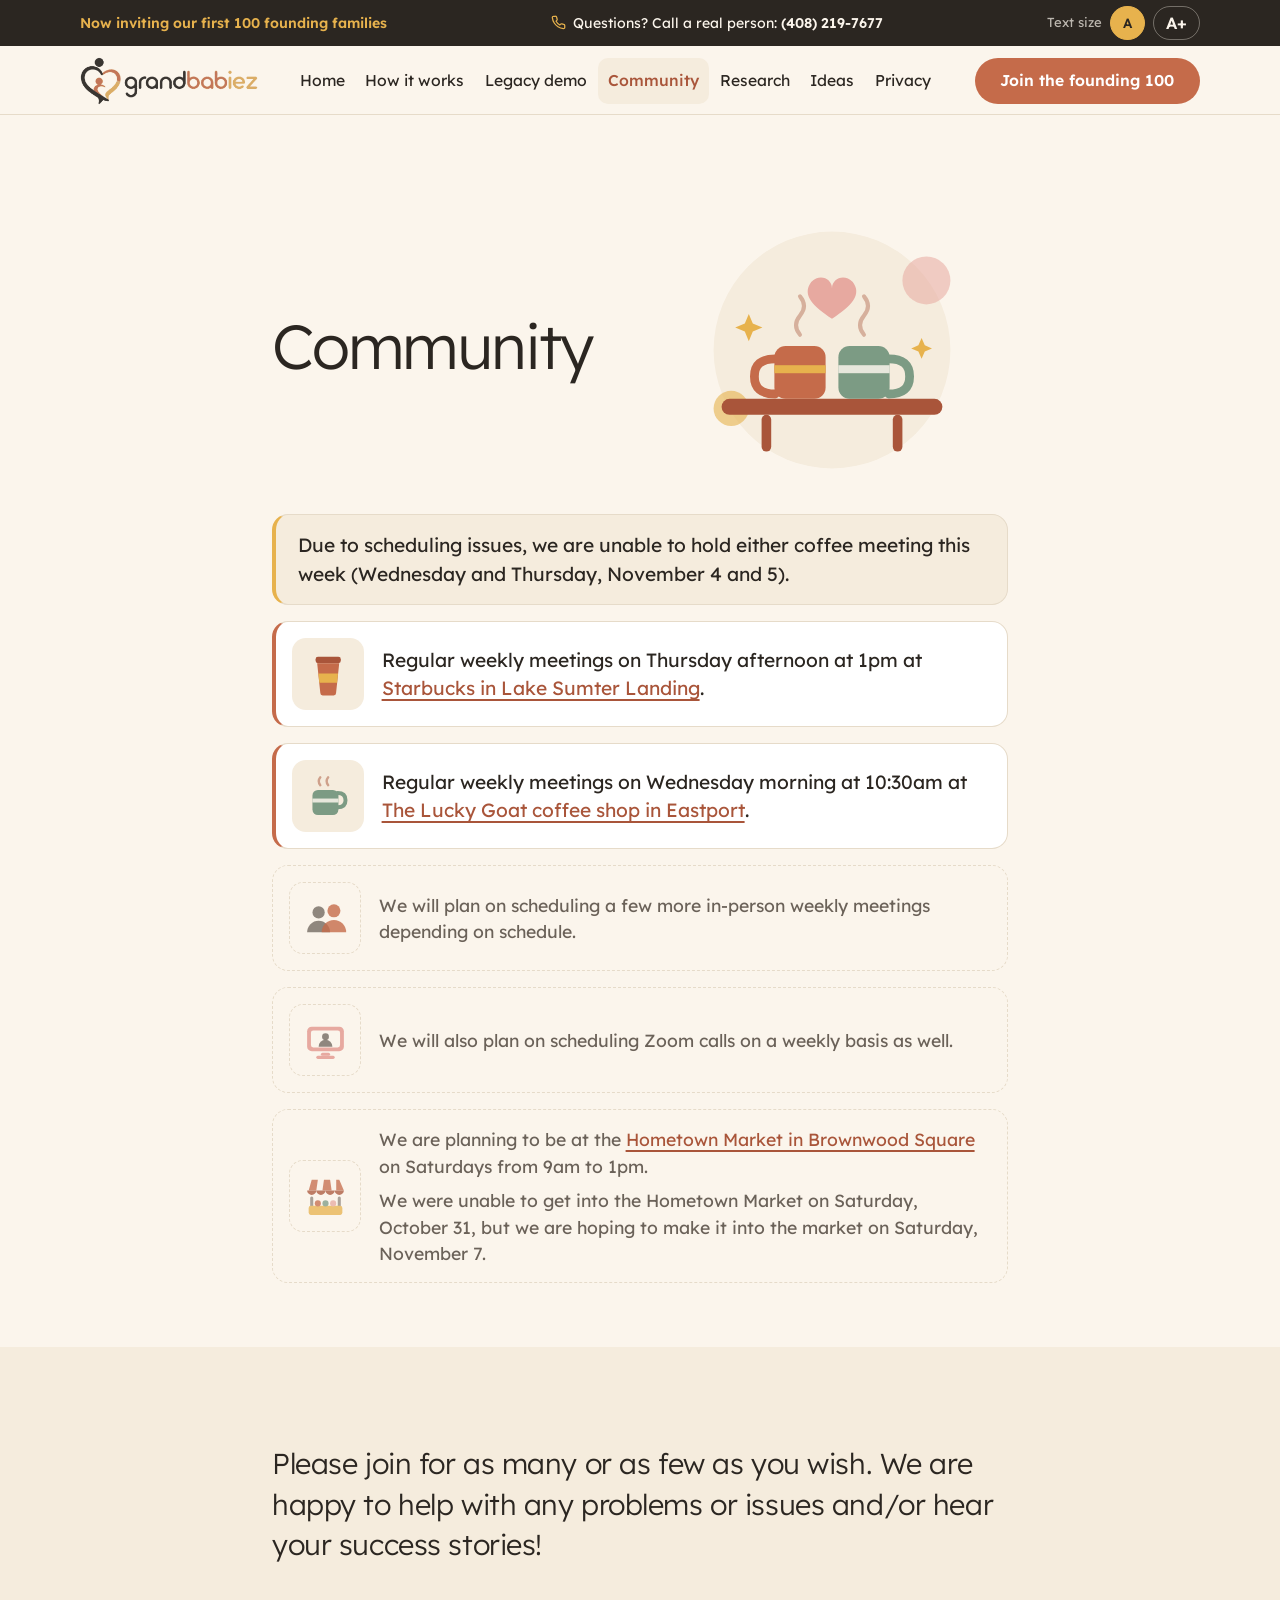
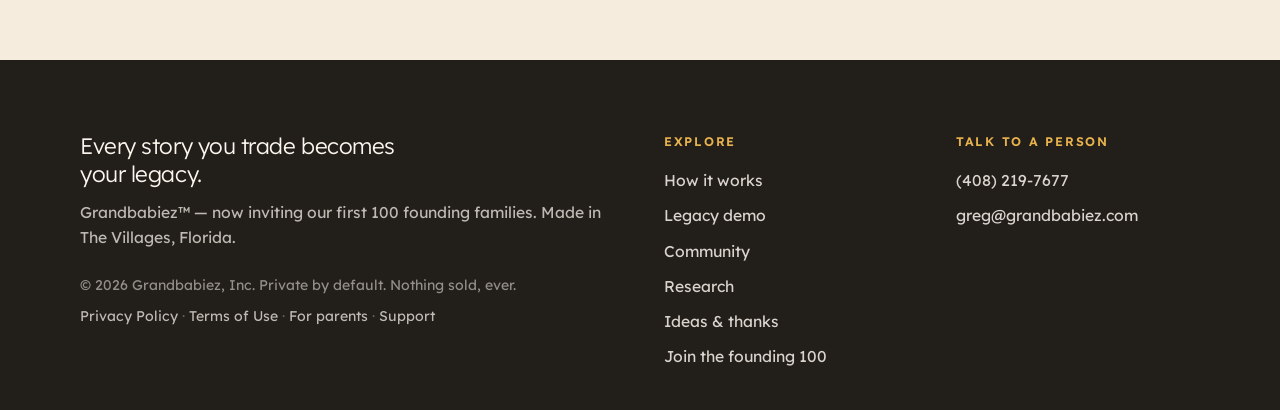
==== community.html @ c03b435a "Merge pull request #21 from rtp-cli/fix/community-hometown-market-update Community: Hometown Market " ====
<!DOCTYPE html>
<html lang="en">
<head>
<meta charset="utf-8">
<meta name="viewport" content="width=device-width, initial-scale=1">
<title>Community — Grandbabiez</title>
<meta name="description" content="Regular weekly meetings on Thursday afternoon at 1pm at Starbucks in Lake Sumter Landing.">
<meta name="theme-color" content="#FBF5EC">
<link rel="icon" href="favicon.png" sizes="32x32" type="image/png">
<link rel="icon" href="icon-192.png" sizes="192x192" type="image/png">
<link rel="apple-touch-icon" href="apple-touch-icon.png">
<link rel="manifest" href="site.webmanifest">
<link rel="canonical" href="https://grandbabiez.com/community.html">
<meta property="og:type" content="website">
<meta property="og:title" content="Community — Grandbabiez">
<meta property="og:description" content="Regular weekly meetings on Thursday afternoon at 1pm at Starbucks in Lake Sumter Landing.">
<link rel="preconnect" href="https://fonts.googleapis.com">
<link rel="preconnect" href="https://fonts.gstatic.com" crossorigin>
<link href="https://fonts.googleapis.com/css2?family=Lexend+Deca:wght@300;400;500;600&display=swap" rel="stylesheet">
<link rel="stylesheet" href="styles.css">
</head>
<body>
<a class="skip" href="#main">Skip to content</a>
<div style="background:#FBF5EC; color:#2B2621; font-family:'Lexend Deca',system-ui,sans-serif; line-height:1.6;">

  <header style="position:sticky; top:0; z-index:40; background:#FBF5EC; border-bottom:1px solid #E6DBC9;">
  <div style="background:#2B2621; color:#FBF5EC;">
    <div style="max-width:78rem; margin:0 auto; padding:0.3rem clamp(1.25rem,5vw,4rem); display:flex; align-items:center; justify-content:space-between; gap:1rem; flex-wrap:wrap;">
      <span style="color:#E7B24D; font-weight:600; font-size:0.88rem;">Now inviting our first 100 founding families</span>
      <a class="striplink" href="tel:+14082197677" style="display:inline-flex; align-items:center; gap:0.45rem; min-height:36px; color:#FBF5EC; text-decoration:none; font-size:0.88rem;">
        <svg width="15" height="15" viewBox="0 0 24 24" fill="none" stroke="#E7B24D" stroke-width="2" stroke-linecap="round" stroke-linejoin="round" aria-hidden="true"><path d="M22 16.92v3a2 2 0 0 1-2.18 2 19.79 19.79 0 0 1-8.63-3.07 19.5 19.5 0 0 1-6-6 19.79 19.79 0 0 1-3.07-8.67A2 2 0 0 1 4.11 2h3a2 2 0 0 1 2 1.72c.127.96.361 1.903.7 2.81a2 2 0 0 1-.45 2.11L8.09 9.91a16 16 0 0 0 6 6l1.27-1.27a2 2 0 0 1 2.11-.45c.907.339 1.85.573 2.81.7A2 2 0 0 1 22 16.92z"></path></svg>
        <span style="white-space:nowrap;">Questions? Call a real person: <strong style="font-weight:600;">(408) 219-7677</strong></span>
      </a>
      <div style="display:flex; align-items:center; gap:0.5rem; flex-shrink:0;">
        <span style="font-size:0.82rem; color:rgba(251,245,236,.7); white-space:nowrap;">Text size</span>
        <button type="button" id="size-normal" class="sizebtn" aria-pressed="true" style="min-height:34px; padding:0.15rem 0.75rem; border-radius:999px; cursor:pointer; font-weight:600; font-size:0.84rem;">A</button>
        <button type="button" id="size-large" class="sizebtn" aria-pressed="false" style="min-height:34px; padding:0.15rem 0.75rem; border-radius:999px; cursor:pointer; font-weight:600; font-size:1.02rem;">A+</button>
      </div>
    </div>
  </div>
  <div style="max-width:78rem; margin:0 auto; padding:0.85rem clamp(1.25rem,5vw,4rem) 0.5rem; display:flex; align-items:center; justify-content:space-between; gap:1.25rem;">
    <a href="index.html" style="display:inline-flex; align-items:center; flex-shrink:0;">
      <img src="assets/logo.png" alt="Grandbabiez" width="660" height="178" style="height:48px; width:auto; display:block;">
    </a>
    <div style="display:flex; align-items:center; gap:0.6rem; flex-shrink:0;">
      <button type="button" id="menu-btn" aria-expanded="false" aria-controls="gb-nav" style="min-height:46px; padding:0.35rem 1.1rem; border-radius:999px; border:1.5px solid #E6DBC9; background:transparent; color:#2B2621; font-weight:600; font-size:0.92rem; cursor:pointer;">Menu</button>
      <a class="btn-primary" href="index.html#founding" style="display:inline-flex; align-items:center; min-height:46px; padding:0.5rem 1.6rem; border-radius:999px; background:#C56B4A; color:#fff; text-decoration:none; font-weight:600; font-size:0.98rem;">Join the founding 100</a>
    </div>
  </div>
  <div id="gb-navwrap" style="max-width:78rem; margin:0 auto; padding:0 clamp(1.25rem,5vw,4rem) 0.5rem;">
    <nav id="gb-nav" style="display:flex; align-items:center; gap:0.1rem; flex-wrap:wrap; margin-left:-0.8rem;">
        <a href="index.html" class="navlink" style="display:inline-flex; align-items:center; min-height:46px; padding:0.4rem 0.8rem; text-decoration:none; font-size:0.98rem; border-radius:10px; white-space:nowrap; color:#2B2621; font-weight:400;">Home</a>
        <a href="index.html#how-it-works" class="navlink" style="display:inline-flex; align-items:center; min-height:46px; padding:0.4rem 0.8rem; text-decoration:none; font-size:0.98rem; border-radius:10px; white-space:nowrap; color:#2B2621; font-weight:400;">How it works</a>
        <a href="legacy-demo.html" class="navlink" style="display:inline-flex; align-items:center; min-height:46px; padding:0.4rem 0.8rem; text-decoration:none; font-size:0.98rem; border-radius:10px; white-space:nowrap; color:#2B2621; font-weight:400;">Legacy demo</a>
        <a href="community.html" aria-current="page" class="navlink" style="display:inline-flex; align-items:center; min-height:46px; padding:0.4rem 0.8rem; text-decoration:none; font-size:0.98rem; border-radius:10px; white-space:nowrap; color:#A9553A; background:#F5ECDD; font-weight:500;">Community</a>
        <a href="research.html" class="navlink" style="display:inline-flex; align-items:center; min-height:46px; padding:0.4rem 0.8rem; text-decoration:none; font-size:0.98rem; border-radius:10px; white-space:nowrap; color:#2B2621; font-weight:400;">Research</a>
        <a href="ideas.html" class="navlink" style="display:inline-flex; align-items:center; min-height:46px; padding:0.4rem 0.8rem; text-decoration:none; font-size:0.98rem; border-radius:10px; white-space:nowrap; color:#2B2621; font-weight:400;">Ideas</a>
        <a href="privacy.html" class="navlink" style="display:inline-flex; align-items:center; min-height:46px; padding:0.4rem 0.8rem; text-decoration:none; font-size:0.98rem; border-radius:10px; white-space:nowrap; color:#2B2621; font-weight:400;">Privacy</a>
    </nav>
  </div>
</header>

  <main id="main">

    <section>
      <div style="max-width:78rem; margin:0 auto; padding:0 clamp(1.25rem,5vw,4rem);">
        <div style="max-width:46rem; margin:0 auto; padding:clamp(3.5rem,8vw,6.5rem) 0 clamp(1.5rem,4vw,2.5rem);">
          <div style="display:grid; grid-template-columns:repeat(auto-fit,minmax(min(100%,18rem),1fr)); gap:2rem; align-items:center;">
            <h1 style="margin:0; font-weight:300; font-size:clamp(2.3rem,5.4vw,3.9rem); line-height:1.06; letter-spacing:-0.035em; text-wrap:balance;">Community</h1>
            <svg viewBox="0 0 400 320" aria-hidden="true" focusable="false" style="width:100%; height:auto; display:block; max-width:20rem; justify-self:center;">
                  <circle cx="200" cy="165" r="148" fill="#F5ECDD"/>
                  <circle cx="318" cy="78" r="30" fill="#E7A9A0" opacity=".55"/>
                  <circle cx="74" cy="238" r="22" fill="#E7B24D" opacity=".6"/>
                  <rect x="62" y="226" width="276" height="20" rx="10" fill="#A9553A"/>
                  <rect x="112" y="246" width="12" height="46" rx="6" fill="#A9553A"/>
                  <rect x="276" y="246" width="12" height="46" rx="6" fill="#A9553A"/>
                  <path d="M129 176 q-26 0 -26 22 q0 22 26 22" fill="none" stroke="#C56B4A" stroke-width="11" stroke-linecap="round"/>
                  <rect x="128" y="160" width="64" height="66" rx="14" fill="#C56B4A"/>
                  <rect x="128" y="184" width="64" height="10" fill="#E7B24D"/>
                  <path d="M271 176 q26 0 26 22 q0 22 -26 22" fill="none" stroke="#7C9B84" stroke-width="11" stroke-linecap="round"/>
                  <rect x="208" y="160" width="64" height="66" rx="14" fill="#7C9B84"/>
                  <rect x="208" y="184" width="64" height="10" fill="#FBF5EC" opacity=".85"/>
                  <path d="M160 146 q-10 -12 0 -24 q10 -12 0 -24" fill="none" stroke="#A9553A" stroke-opacity=".4" stroke-width="5" stroke-linecap="round"/>
                  <path d="M240 146 q-10 -12 0 -24 q10 -12 0 -24" fill="none" stroke="#A9553A" stroke-opacity=".4" stroke-width="5" stroke-linecap="round"/>
                  <path d="M200 126 c-24 -16 -38 -30 -26 -46 c11 -11 26 -4 26 8 c0 -12 15 -19 26 -8 c12 16 -2 30 -26 46z" fill="#E7A9A0"/>
                  <path d="M96 120 l5 12 l12 5 l-12 5 l-5 12 l-5 -12 l-12 -5 l12 -5z" fill="#E7B24D"/>
                  <path d="M312 150 l4 9 l9 4 l-9 4 l-4 9 l-4 -9 l-9 -4 l9 -4z" fill="#E7B24D"/>
                </svg>
          </div>
        </div>
      </div>
    </section>

    <section>
      <div style="max-width:78rem; margin:0 auto; padding:0 clamp(1.25rem,5vw,4rem);">
      <!-- TEMPORARY (GB-577): coffee meetups cancelled this week. Remove when they resume. -->
      <div style="max-width:46rem; margin:0 auto; padding:0 0 1rem;">
        <p style="margin:0; background:#F5ECDD; border:1px solid #E6DBC9; border-left:4px solid #E7B24D; border-radius:16px; padding:1rem 1.4rem; font-size:1.2rem; line-height:1.5; color:#2B2621;">Due to scheduling issues, we are unable to hold either coffee meeting this week (Wednesday and Thursday, November 4 and 5).</p>
      </div>
      <ul role="list" style="max-width:46rem; margin:0 auto; padding:0 0 clamp(2.5rem,6vw,4rem); list-style:none; display:grid; gap:1rem;">
        <li style="display:flex; gap:1.1rem; align-items:center; background:#FFFFFF; border:1px solid #E6DBC9; border-left:4px solid #C56B4A; border-radius:16px; padding:1rem 1.4rem 1rem 1rem; font-size:1.2rem; line-height:1.5;">
          <div aria-hidden="true" style="flex:none; width:clamp(3.6rem,15vw,4.5rem); height:clamp(3.6rem,15vw,4.5rem); border-radius:14px; display:grid; place-items:center; background:#F5ECDD;">
            <svg viewBox="0 0 64 64" aria-hidden="true" focusable="false" style="width:70%; height:auto; display:block;">
                      <rect x="16" y="10" width="32" height="8" rx="3" fill="#A9553A"/>
                      <path d="M18 18 h28 l-4 38 a3 3 0 0 1 -3 3 h-14 a3 3 0 0 1 -3 -3z" fill="#C56B4A"/>
                      <path d="M19.6 31 h24.8 l-1.1 12 h-22.6z" fill="#E7B24D"/>
                    </svg>
          </div>
          <p style="margin:0; min-width:0;">Regular weekly meetings on Thursday afternoon at 1pm at <a href="https://maps.app.goo.gl/hWBLeagfBHzvu7sU8" target="_blank" rel="noopener noreferrer" style="text-decoration:underline; text-decoration-thickness:2px; text-underline-offset:4px;">Starbucks in Lake Sumter Landing</a>.</p>
        </li>
        <li style="display:flex; gap:1.1rem; align-items:center; background:#FFFFFF; border:1px solid #E6DBC9; border-left:4px solid #C56B4A; border-radius:16px; padding:1rem 1.4rem 1rem 1rem; font-size:1.2rem; line-height:1.5;">
          <div aria-hidden="true" style="flex:none; width:clamp(3.6rem,15vw,4.5rem); height:clamp(3.6rem,15vw,4.5rem); border-radius:14px; display:grid; place-items:center; background:#F5ECDD;">
            <svg viewBox="0 0 64 64" aria-hidden="true" focusable="false" style="width:70%; height:auto; display:block;">
                      <path d="M44 28 q10 0 10 9 q0 9 -10 9" fill="none" stroke="#7C9B84" stroke-width="5" stroke-linecap="round"/>
                      <rect x="12" y="24" width="33" height="32" rx="7" fill="#7C9B84"/>
                      <rect x="12" y="35" width="33" height="5" fill="#FBF5EC" opacity=".85"/>
                      <path d="M22 18 q-4 -5 0 -10 M32 18 q-4 -5 0 -10" fill="none" stroke="#A9553A" stroke-opacity=".5" stroke-width="3" stroke-linecap="round"/>
                    </svg>
          </div>
          <p style="margin:0; min-width:0;">Regular weekly meetings on Wednesday morning at 10:30am at <a href="https://maps.app.goo.gl/Lf7Nj1gftqYFb3iL9" target="_blank" rel="noopener noreferrer" style="text-decoration:underline; text-decoration-thickness:2px; text-underline-offset:4px;">The Lucky Goat coffee shop in Eastport</a>.</p>
        </li>
        <li style="display:flex; gap:1.1rem; align-items:center; background:transparent; border:1.5px dashed #E6DBC9; border-radius:16px; padding:1rem 1.4rem 1rem 1rem; font-size:1.1rem; line-height:1.5; color:#6B6259;">
          <div aria-hidden="true" style="flex:none; width:clamp(3.6rem,15vw,4.5rem); height:clamp(3.6rem,15vw,4.5rem); border-radius:14px; display:grid; place-items:center; background:transparent; border:1.5px dashed #E6DBC9;">
            <svg viewBox="0 0 64 64" aria-hidden="true" focusable="false" style="width:70%; height:auto; display:block;">
                      <circle cx="23" cy="24" r="8" fill="#6B6259" opacity=".75"/>
                      <path d="M8 50 a15 15 0 0 1 30 0z" fill="#6B6259" opacity=".75"/>
                      <circle cx="43" cy="22" r="8.5" fill="#C56B4A" opacity=".8"/>
                      <path d="M27 50 a16 16 0 0 1 32 0z" fill="#C56B4A" opacity=".8"/>
                    </svg>
          </div>
          <p style="margin:0; min-width:0;">We will plan on scheduling a few more in-person weekly meetings depending on schedule.</p>
        </li>
        <li style="display:flex; gap:1.1rem; align-items:center; background:transparent; border:1.5px dashed #E6DBC9; border-radius:16px; padding:1rem 1.4rem 1rem 1rem; font-size:1.1rem; line-height:1.5; color:#6B6259;">
          <div aria-hidden="true" style="flex:none; width:clamp(3.6rem,15vw,4.5rem); height:clamp(3.6rem,15vw,4.5rem); border-radius:14px; display:grid; place-items:center; background:transparent; border:1.5px dashed #E6DBC9;">
            <svg viewBox="0 0 64 64" aria-hidden="true" focusable="false" style="width:70%; height:auto; display:block;">
                      <rect x="8" y="14" width="48" height="32" rx="6" fill="#E7A9A0"/>
                      <rect x="13" y="19" width="38" height="22" rx="3" fill="#FBF5EC"/>
                      <circle cx="32" cy="27" r="4.5" fill="#6B6259" opacity=".75"/>
                      <path d="M23 40 a9 9 0 0 1 18 0z" fill="#6B6259" opacity=".75"/>
                      <rect x="26" y="48" width="12" height="4" rx="2" fill="#E7A9A0"/>
                      <rect x="20" y="52" width="24" height="4" rx="2" fill="#E7A9A0"/>
                    </svg>
          </div>
          <p style="margin:0; min-width:0;">We will also plan on scheduling Zoom calls on a weekly basis as well.</p>
        </li>
        <li style="display:flex; gap:1.1rem; align-items:center; background:transparent; border:1.5px dashed #E6DBC9; border-radius:16px; padding:1rem 1.4rem 1rem 1rem; font-size:1.1rem; line-height:1.5; color:#6B6259;">
          <div aria-hidden="true" style="flex:none; width:clamp(3.6rem,15vw,4.5rem); height:clamp(3.6rem,15vw,4.5rem); border-radius:14px; display:grid; place-items:center; background:transparent; border:1.5px dashed #E6DBC9;">
            <svg viewBox="0 0 64 64" aria-hidden="true" focusable="false" style="width:70%; height:auto; display:block; opacity:.75;">
                      <path d="M8 24 l6 -14 h36 l6 14z" fill="#FBF5EC"/>
                      <path d="M14 10 h8 l-2 14 h-10z M30 10 h8 l2 14 h-12z M46 10 h4 l6 14 h-10z" fill="#C56B4A"/>
                      <path d="M8 24 h48 a6 6 0 0 1 -12 0 a6 6 0 0 1 -12 0 a6 6 0 0 1 -12 0 a6 6 0 0 1 -12 0z" fill="#A9553A"/>
                      <rect x="12" y="32" width="4" height="24" rx="2" fill="#6B6259" opacity=".75"/>
                      <rect x="48" y="32" width="4" height="24" rx="2" fill="#6B6259" opacity=".75"/>
                      <rect x="10" y="44" width="44" height="12" rx="3" fill="#E7B24D"/>
                      <circle cx="22" cy="41" r="4" fill="#C56B4A"/>
                      <circle cx="32" cy="41" r="4" fill="#7C9B84"/>
                      <circle cx="42" cy="41" r="4" fill="#E7A9A0"/>
                    </svg>
          </div>
          <p style="margin:0; min-width:0;">We are planning to be at the <a href="https://www.google.com/maps/search/?api=1&amp;query=Hometown%20Market%20Brownwood%20Square%20The%20Villages%20FL" target="_blank" rel="noopener noreferrer" style="text-decoration:underline; text-decoration-thickness:2px; text-underline-offset:4px;">Hometown Market in Brownwood Square</a> on Saturdays from 9am to 1pm.
            <!-- TEMPORARY (GB-576): Hometown Market update. Remove or replace once the market is confirmed. -->
            <span style="display:block; margin-top:0.5rem;">We were unable to get into the Hometown Market on Saturday, October 31, but we are hoping to make it into the market on Saturday, November 7.</span>
          </p>
        </li>
      </ul>
      </div>
    </section>

    <section style="background:#F5ECDD;">
      <div style="max-width:78rem; margin:0 auto; padding:0 clamp(1.25rem,5vw,4rem);">
        <div style="max-width:46rem; margin:0 auto; padding:clamp(3.5rem,8vw,6rem) 0;">
          <p style="margin:0; font-weight:300; font-size:clamp(1.35rem,3vw,1.8rem); line-height:1.4; letter-spacing:-0.015em; text-wrap:pretty;">Please join for as many or as few as you wish.  We are happy to help with any problems or issues and/or hear your success stories!</p>
        </div>
      </div>
    </section>
  </main>

  <footer style="background:#221E1A; color:#FBF5EC; padding:clamp(3rem,6vw,4.5rem) 0 2.5rem; font-family:'Lexend Deca',system-ui,sans-serif; line-height:1.6;">
  <div style="max-width:78rem; margin:0 auto; padding:0 clamp(1.25rem,5vw,4rem); display:grid; grid-template-columns:repeat(auto-fit,minmax(min(100%,15rem),1fr)); gap:clamp(2rem,4vw,3rem);">
    <div style="grid-column:span 2; min-width:0;">
      <p style="margin:0 0 0.75rem; font-weight:300; font-size:1.4rem; line-height:1.25; letter-spacing:-0.02em; max-width:24ch;">Every story you trade becomes your legacy.</p>
      <p style="margin:0 0 1.5rem; color:rgba(251,245,236,.72); font-size:0.98rem;">Grandbabiez&trade; &mdash; now inviting our first 100 founding families. Made in The Villages, Florida.</p>
      <p style="margin:0; color:rgba(251,245,236,.52); font-size:0.88rem;">&copy; 2026 Grandbabiez, Inc. Private by default. Nothing sold, ever.</p>
      <p style="margin:0.5rem 0 0; font-size:0.88rem;"><a href="privacy.html" style="color:rgba(251,245,236,.72); text-decoration:none;" class="hv4">Privacy Policy</a> <span style="color:rgba(251,245,236,.3);">&middot;</span> <a href="terms.html" style="color:rgba(251,245,236,.72); text-decoration:none;" class="hv4">Terms of Use</a> <span style="color:rgba(251,245,236,.3);">&middot;</span> <a href="parent-notice.html" style="color:rgba(251,245,236,.72); text-decoration:none;" class="hv4">For parents</a> <span style="color:rgba(251,245,236,.3);">&middot;</span> <a href="support.html" style="color:rgba(251,245,236,.72); text-decoration:none;" class="hv4">Support</a></p>
    </div>
    <div>
      <h4 style="margin:0 0 1rem; font-size:0.78rem; font-weight:600; letter-spacing:0.14em; text-transform:uppercase; color:#E7B24D;">Explore</h4>
      <ul style="list-style:none; margin:0; padding:0; display:grid; gap:0.6rem;">
        <li><a href="index.html#how-it-works" style="color:rgba(251,245,236,.85); text-decoration:none; font-size:0.98rem;" class="hv5">How it works</a></li>
        <li><a href="legacy-demo.html" style="color:rgba(251,245,236,.85); text-decoration:none; font-size:0.98rem;" class="hv5">Legacy demo</a></li>
        <li><a href="community.html" style="color:rgba(251,245,236,.85); text-decoration:none; font-size:0.98rem;" class="hv5">Community</a></li>
        <li><a href="research.html" style="color:rgba(251,245,236,.85); text-decoration:none; font-size:0.98rem;" class="hv5">Research</a></li>
        <li><a href="ideas.html" style="color:rgba(251,245,236,.85); text-decoration:none; font-size:0.98rem;" class="hv5">Ideas &amp; thanks</a></li>
        <li><a href="index.html#founding" style="color:rgba(251,245,236,.85); text-decoration:none; font-size:0.98rem;" class="hv5">Join the founding 100</a></li>
      </ul>
    </div>
    <div>
      <h4 style="margin:0 0 1rem; font-size:0.78rem; font-weight:600; letter-spacing:0.14em; text-transform:uppercase; color:#E7B24D;">Talk to a person</h4>
      <ul style="list-style:none; margin:0; padding:0; display:grid; gap:0.6rem;">
        <li><a href="tel:+14082197677" style="color:rgba(251,245,236,.85); text-decoration:none; font-size:0.98rem;" class="hv5">(408) 219-7677</a></li>
        <li><a href="mailto:greg@grandbabiez.com" style="color:rgba(251,245,236,.85); text-decoration:none; font-size:0.98rem;" class="hv5">greg@grandbabiez.com</a></li>
      </ul>
    </div>
  </div>
</footer>
</div>
<script src="script.js"></script>
</body>
</html>
---- styles.css ----
*{box-sizing:border-box}
html{scroll-behavior:smooth}
body{margin:0;background:#FBF5EC;color:#2B2621;font-family:"Lexend Deca",system-ui,-apple-system,sans-serif;line-height:1.6;-webkit-font-smoothing:antialiased}
img{max-width:100%;height:auto}
a{color:#A9553A}
a:hover{color:#8C4530}
:focus-visible{outline:3px solid #A9553A;outline-offset:3px;border-radius:6px}
button{font-family:inherit}
[hidden]{display:none!important}
.skip{position:absolute;left:-9999px;top:0;background:#2B2621;color:#FBF5EC;padding:.75rem 1.25rem;border-radius:0 0 10px 0;z-index:100;text-decoration:none}
.skip:focus{left:0}
.sizebtn{border:1px solid rgba(251,245,236,.35);background:transparent;color:#FBF5EC}
.sizebtn:hover{border-color:#FBF5EC}
.sizebtn[aria-pressed="true"]{border-color:#E7B24D;background:#E7B24D;color:#2B2621}
.striplink:hover{color:#E7B24D}
.btn-primary:hover{background:#A9553A!important}
details>summary{list-style:none;cursor:pointer}
details>summary::-webkit-details-marker{display:none}
input[type="radio"]{accent-color:#C56B4A;width:1.15rem;height:1.15rem}
#menu-btn{display:none}
#menu-btn:hover{border-color:#C56B4A}
@media (max-width:48rem){
  #menu-btn{display:inline-flex;align-items:center}
  #gb-navwrap{display:none}
  #gb-navwrap.open{display:block}
  #gb-nav{flex-direction:column;align-items:stretch}
}
@media (prefers-reduced-motion:reduce){html{scroll-behavior:auto}}
.hv1:hover{background:#A9553A !important;}
.hv2:hover{border-color:#C56B4A !important;}
.hv3:hover{background:#F5ECDD !important;}
.hv4:hover{color:#E7B24D !important;}
.hv5:hover{color:#FBF5EC !important;}
.hv6:hover{border-color:#FBF5EC !important;}
.hv7:hover{text-decoration:underline !important;}

/* ---- narrow-screen header: survive the A+ text size ---- */
@media (max-width:48rem){
  header > div:nth-of-type(2){flex-wrap:wrap!important;gap:.6rem!important;padding-left:1rem!important;padding-right:1rem!important}
  header > div:nth-of-type(2) img{height:40px!important;max-width:52vw}
  #menu-btn{padding:.3rem .85rem!important;font-size:.88rem!important;min-height:44px!important}
  header .btn-primary{padding:.5rem 1.15rem!important;font-size:.92rem!important;min-height:44px!important}
  #gb-navwrap{padding-left:1rem!important;padding-right:1rem!important}
  header > div:first-child > div{padding-left:1rem!important;padding-right:1rem!important}
  /* footer: span-2 forces auto-fit to 2 tracks of 15rem, which cannot fit a phone */
  footer > div > div:first-child{grid-column:auto!important}
}
@media (max-width:30rem){
  header .striplink span{white-space:normal!important}
  header > div:nth-of-type(2) img{height:36px!important;max-width:46vw}
}

/* ---- slice 7: compact sticky header on phones; every selector starts at header, none reach main or footer ---- */
@media (max-width:30rem){
  header > div:first-child > div{row-gap:.15rem!important;padding-top:.25rem!important;padding-bottom:.25rem!important}
  header > div:first-child > div > span:first-child{font-size:.78rem!important}
  header > div:nth-of-type(2){padding-top:.5rem!important;padding-bottom:.35rem!important}
  header > div:nth-of-type(2) > div{flex:1 1 0!important;min-width:0!important;justify-content:flex-end}
  header > div:nth-of-type(2) .btn-primary{flex:0 1 auto;min-width:0;padding:.3rem .7rem!important;font-size:.84rem!important;line-height:1.2;text-align:center;white-space:normal}
  header #menu-btn{padding:.3rem .65rem!important}
  html{scroll-padding-top:3rem}
}

/* ---- one-line header: logo, nav and Join share a row on wide screens; Menu button below that; strip kept on one line on tablets ---- */
@media (min-width:48.01rem) and (max-width:77.99rem){
  #menu-btn{display:inline-flex;align-items:center}
  #gb-navwrap{display:none}
  #gb-navwrap.open{display:block}
  #gb-nav{flex-direction:column;align-items:stretch}
}
@media (min-width:40rem) and (max-width:64rem){
  header > div:first-child > div{padding-left:1rem!important;padding-right:1rem!important;gap:.5rem!important;flex-wrap:nowrap!important}
  header > div:first-child > div > span:first-child{font-size:.76rem!important}
  header .striplink{font-size:.78rem!important}
  header > div:first-child > div > div{gap:.35rem!important}
}
@media (min-width:78rem){
  header{--gx:clamp(1.25rem,5vw,4rem);--edge:calc(max(0px,(100% - 78rem)/2) + var(--gx));display:flex;flex-wrap:wrap;align-items:center}
  header > div:first-child{flex:0 0 100%}
  header > div:nth-of-type(2){display:contents!important}
  header > div:nth-of-type(2) > a{order:1;margin:.7rem 0 .6rem var(--edge)}
  #gb-navwrap{order:2;flex:1 1 0;min-width:0;padding:0!important;margin:.35rem 1rem .25rem 2rem!important;max-width:none!important}
  #gb-nav{margin-left:0!important}
  header .navlink{padding-left:.6rem!important;padding-right:.6rem!important}
  header > div:nth-of-type(2) > div{order:3;margin:.7rem var(--edge) .6rem 0}
}
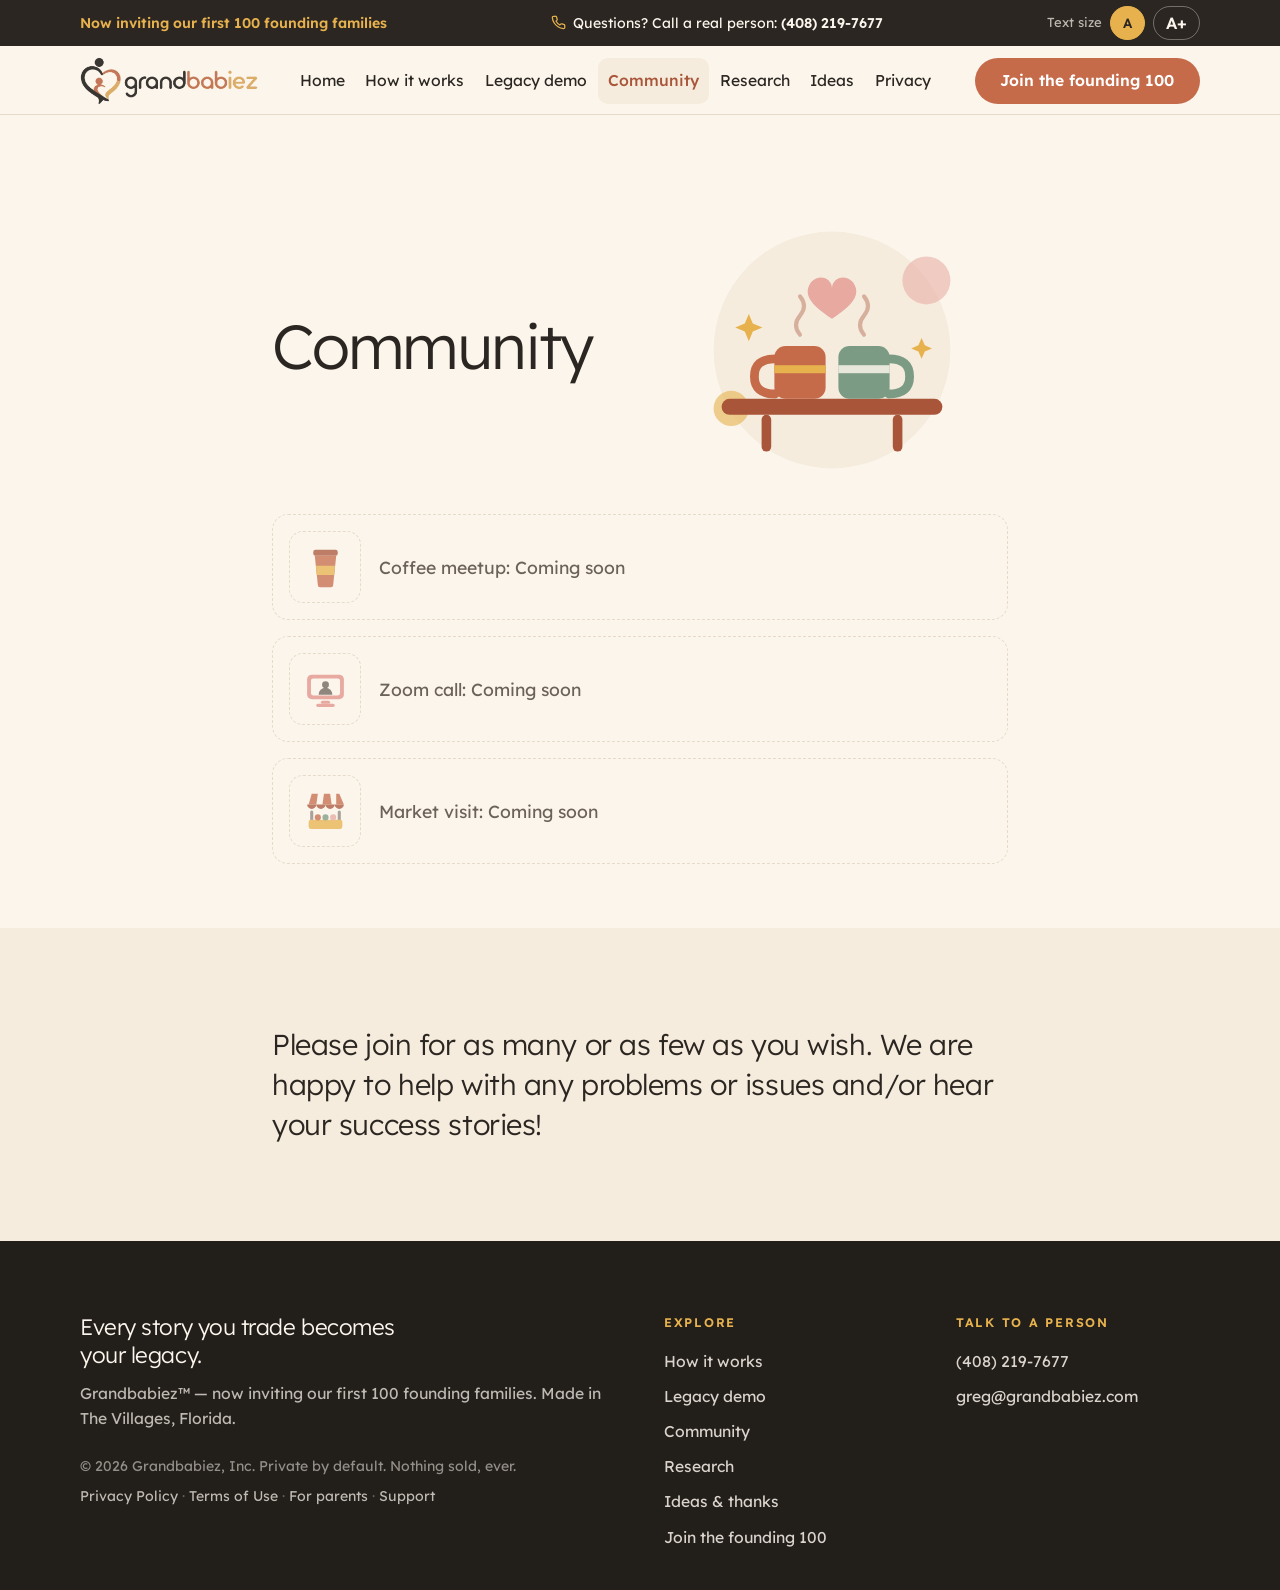
==== commit d5581b85: "feat(community): replace dates with Coming soon event cards (#23, GB-581) Removes the two TEMPORARY " ====
--- a/community.html
+++ b/community.html
@@ -4,7 +4,7 @@
 <meta charset="utf-8">
 <meta name="viewport" content="width=device-width, initial-scale=1">
 <title>Community — Grandbabiez</title>
-<meta name="description" content="Regular weekly meetings on Thursday afternoon at 1pm at Starbucks in Lake Sumter Landing.">
+<meta name="description" content="Coffee meetups, Zoom calls and market visits: coming soon.">
 <meta name="theme-color" content="#FBF5EC">
 <link rel="icon" href="favicon.png" sizes="32x32" type="image/png">
 <link rel="icon" href="icon-192.png" sizes="192x192" type="image/png">
@@ -13,7 +13,7 @@
 <link rel="canonical" href="https://grandbabiez.com/community.html">
 <meta property="og:type" content="website">
 <meta property="og:title" content="Community — Grandbabiez">
-<meta property="og:description" content="Regular weekly meetings on Thursday afternoon at 1pm at Starbucks in Lake Sumter Landing.">
+<meta property="og:description" content="Coffee meetups, Zoom calls and market visits: coming soon.">
 <link rel="preconnect" href="https://fonts.googleapis.com">
 <link rel="preconnect" href="https://fonts.gstatic.com" crossorigin>
 <link href="https://fonts.googleapis.com/css2?family=Lexend+Deca:wght@300;400;500;600&display=swap" rel="stylesheet">
@@ -93,42 +93,16 @@
 
     <section>
       <div style="max-width:78rem; margin:0 auto; padding:0 clamp(1.25rem,5vw,4rem);">
-      <!-- TEMPORARY (GB-577): coffee meetups cancelled this week. Remove when they resume. -->
-      <div style="max-width:46rem; margin:0 auto; padding:0 0 1rem;">
-        <p style="margin:0; background:#F5ECDD; border:1px solid #E6DBC9; border-left:4px solid #E7B24D; border-radius:16px; padding:1rem 1.4rem; font-size:1.2rem; line-height:1.5; color:#2B2621;">Due to scheduling issues, we are unable to hold either coffee meeting this week (Wednesday and Thursday, November 4 and 5).</p>
-      </div>
       <ul role="list" style="max-width:46rem; margin:0 auto; padding:0 0 clamp(2.5rem,6vw,4rem); list-style:none; display:grid; gap:1rem;">
-        <li style="display:flex; gap:1.1rem; align-items:center; background:#FFFFFF; border:1px solid #E6DBC9; border-left:4px solid #C56B4A; border-radius:16px; padding:1rem 1.4rem 1rem 1rem; font-size:1.2rem; line-height:1.5;">
-          <div aria-hidden="true" style="flex:none; width:clamp(3.6rem,15vw,4.5rem); height:clamp(3.6rem,15vw,4.5rem); border-radius:14px; display:grid; place-items:center; background:#F5ECDD;">
-            <svg viewBox="0 0 64 64" aria-hidden="true" focusable="false" style="width:70%; height:auto; display:block;">
+        <li style="display:flex; gap:1.1rem; align-items:center; background:transparent; border:1.5px dashed #E6DBC9; border-radius:16px; padding:1rem 1.4rem 1rem 1rem; font-size:1.1rem; line-height:1.5; color:#6B6259;">
+          <div aria-hidden="true" style="flex:none; width:clamp(3.6rem,15vw,4.5rem); height:clamp(3.6rem,15vw,4.5rem); border-radius:14px; display:grid; place-items:center; background:transparent; border:1.5px dashed #E6DBC9;">
+            <svg viewBox="0 0 64 64" aria-hidden="true" focusable="false" style="width:70%; height:auto; display:block; opacity:.75;">
                       <rect x="16" y="10" width="32" height="8" rx="3" fill="#A9553A"/>
                       <path d="M18 18 h28 l-4 38 a3 3 0 0 1 -3 3 h-14 a3 3 0 0 1 -3 -3z" fill="#C56B4A"/>
                       <path d="M19.6 31 h24.8 l-1.1 12 h-22.6z" fill="#E7B24D"/>
                     </svg>
           </div>
-          <p style="margin:0; min-width:0;">Regular weekly meetings on Thursday afternoon at 1pm at <a href="https://maps.app.goo.gl/hWBLeagfBHzvu7sU8" target="_blank" rel="noopener noreferrer" style="text-decoration:underline; text-decoration-thickness:2px; text-underline-offset:4px;">Starbucks in Lake Sumter Landing</a>.</p>
-        </li>
-        <li style="display:flex; gap:1.1rem; align-items:center; background:#FFFFFF; border:1px solid #E6DBC9; border-left:4px solid #C56B4A; border-radius:16px; padding:1rem 1.4rem 1rem 1rem; font-size:1.2rem; line-height:1.5;">
-          <div aria-hidden="true" style="flex:none; width:clamp(3.6rem,15vw,4.5rem); height:clamp(3.6rem,15vw,4.5rem); border-radius:14px; display:grid; place-items:center; background:#F5ECDD;">
-            <svg viewBox="0 0 64 64" aria-hidden="true" focusable="false" style="width:70%; height:auto; display:block;">
-                      <path d="M44 28 q10 0 10 9 q0 9 -10 9" fill="none" stroke="#7C9B84" stroke-width="5" stroke-linecap="round"/>
-                      <rect x="12" y="24" width="33" height="32" rx="7" fill="#7C9B84"/>
-                      <rect x="12" y="35" width="33" height="5" fill="#FBF5EC" opacity=".85"/>
-                      <path d="M22 18 q-4 -5 0 -10 M32 18 q-4 -5 0 -10" fill="none" stroke="#A9553A" stroke-opacity=".5" stroke-width="3" stroke-linecap="round"/>
-                    </svg>
-          </div>
-          <p style="margin:0; min-width:0;">Regular weekly meetings on Wednesday morning at 10:30am at <a href="https://maps.app.goo.gl/Lf7Nj1gftqYFb3iL9" target="_blank" rel="noopener noreferrer" style="text-decoration:underline; text-decoration-thickness:2px; text-underline-offset:4px;">The Lucky Goat coffee shop in Eastport</a>.</p>
-        </li>
-        <li style="display:flex; gap:1.1rem; align-items:center; background:transparent; border:1.5px dashed #E6DBC9; border-radius:16px; padding:1rem 1.4rem 1rem 1rem; font-size:1.1rem; line-height:1.5; color:#6B6259;">
-          <div aria-hidden="true" style="flex:none; width:clamp(3.6rem,15vw,4.5rem); height:clamp(3.6rem,15vw,4.5rem); border-radius:14px; display:grid; place-items:center; background:transparent; border:1.5px dashed #E6DBC9;">
-            <svg viewBox="0 0 64 64" aria-hidden="true" focusable="false" style="width:70%; height:auto; display:block;">
-                      <circle cx="23" cy="24" r="8" fill="#6B6259" opacity=".75"/>
-                      <path d="M8 50 a15 15 0 0 1 30 0z" fill="#6B6259" opacity=".75"/>
-                      <circle cx="43" cy="22" r="8.5" fill="#C56B4A" opacity=".8"/>
-                      <path d="M27 50 a16 16 0 0 1 32 0z" fill="#C56B4A" opacity=".8"/>
-                    </svg>
-          </div>
-          <p style="margin:0; min-width:0;">We will plan on scheduling a few more in-person weekly meetings depending on schedule.</p>
+          <p style="margin:0; min-width:0;">Coffee meetup: Coming soon</p>
         </li>
         <li style="display:flex; gap:1.1rem; align-items:center; background:transparent; border:1.5px dashed #E6DBC9; border-radius:16px; padding:1rem 1.4rem 1rem 1rem; font-size:1.1rem; line-height:1.5; color:#6B6259;">
           <div aria-hidden="true" style="flex:none; width:clamp(3.6rem,15vw,4.5rem); height:clamp(3.6rem,15vw,4.5rem); border-radius:14px; display:grid; place-items:center; background:transparent; border:1.5px dashed #E6DBC9;">
@@ -141,7 +115,7 @@
                       <rect x="20" y="52" width="24" height="4" rx="2" fill="#E7A9A0"/>
                     </svg>
           </div>
-          <p style="margin:0; min-width:0;">We will also plan on scheduling Zoom calls on a weekly basis as well.</p>
+          <p style="margin:0; min-width:0;">Zoom call: Coming soon</p>
         </li>
         <li style="display:flex; gap:1.1rem; align-items:center; background:transparent; border:1.5px dashed #E6DBC9; border-radius:16px; padding:1rem 1.4rem 1rem 1rem; font-size:1.1rem; line-height:1.5; color:#6B6259;">
           <div aria-hidden="true" style="flex:none; width:clamp(3.6rem,15vw,4.5rem); height:clamp(3.6rem,15vw,4.5rem); border-radius:14px; display:grid; place-items:center; background:transparent; border:1.5px dashed #E6DBC9;">
@@ -157,10 +131,7 @@
                       <circle cx="42" cy="41" r="4" fill="#E7A9A0"/>
                     </svg>
           </div>
-          <p style="margin:0; min-width:0;">We are planning to be at the <a href="https://www.google.com/maps/search/?api=1&amp;query=Hometown%20Market%20Brownwood%20Square%20The%20Villages%20FL" target="_blank" rel="noopener noreferrer" style="text-decoration:underline; text-decoration-thickness:2px; text-underline-offset:4px;">Hometown Market in Brownwood Square</a> on Saturdays from 9am to 1pm.
-            <!-- TEMPORARY (GB-576): Hometown Market update. Remove or replace once the market is confirmed. -->
-            <span style="display:block; margin-top:0.5rem;">We were unable to get into the Hometown Market on Saturday, October 31, but we are hoping to make it into the market on Saturday, November 7.</span>
-          </p>
+          <p style="margin:0; min-width:0;">Market visit: Coming soon</p>
         </li>
       </ul>
       </div>
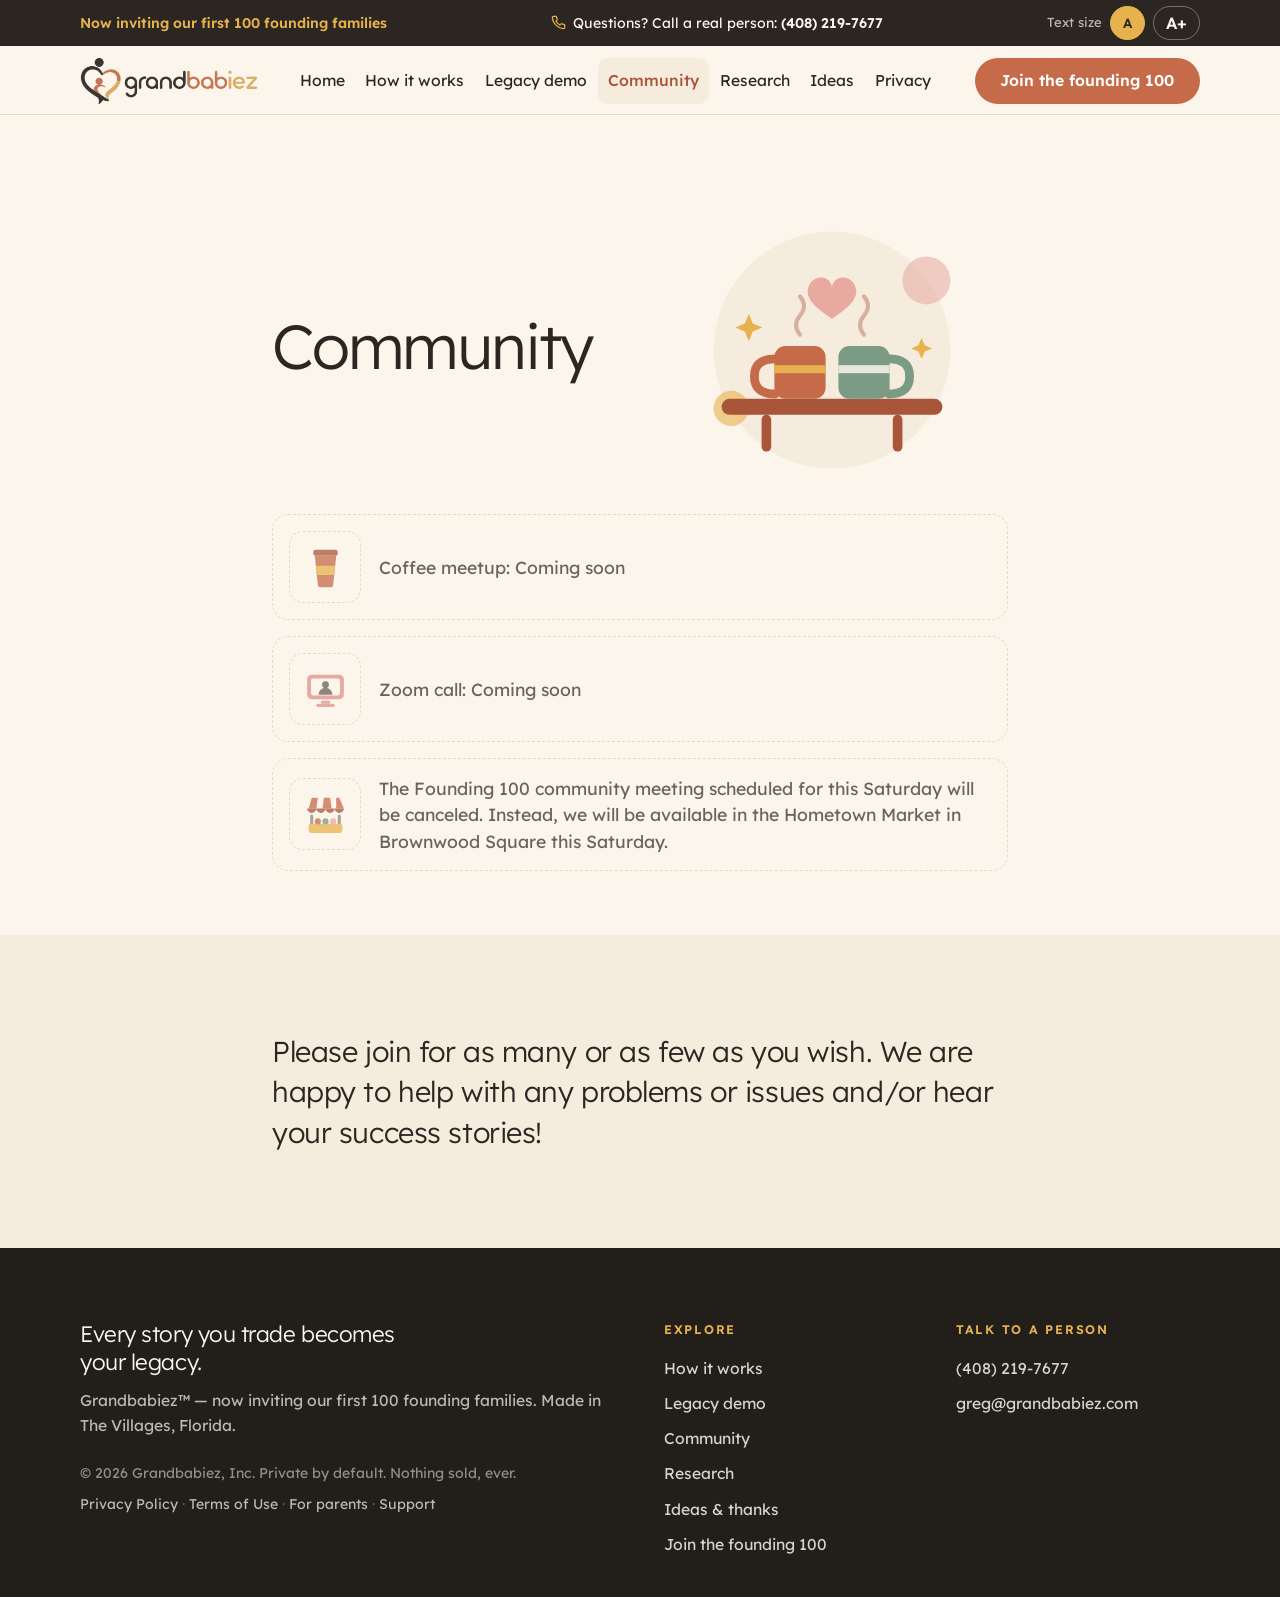
==== commit afa214b0: "feat(community): replace Market visit card with Saturday meeting notice Co-Authored-By: Claude Sonne" ====
--- a/community.html
+++ b/community.html
@@ -131,7 +131,7 @@
                       <circle cx="42" cy="41" r="4" fill="#E7A9A0"/>
                     </svg>
           </div>
-          <p style="margin:0; min-width:0;">Market visit: Coming soon</p>
+          <p style="margin:0; min-width:0;">The Founding 100 community meeting scheduled for this Saturday will be canceled. Instead, we will be available in the Hometown Market in Brownwood Square this Saturday.</p>
         </li>
       </ul>
       </div>
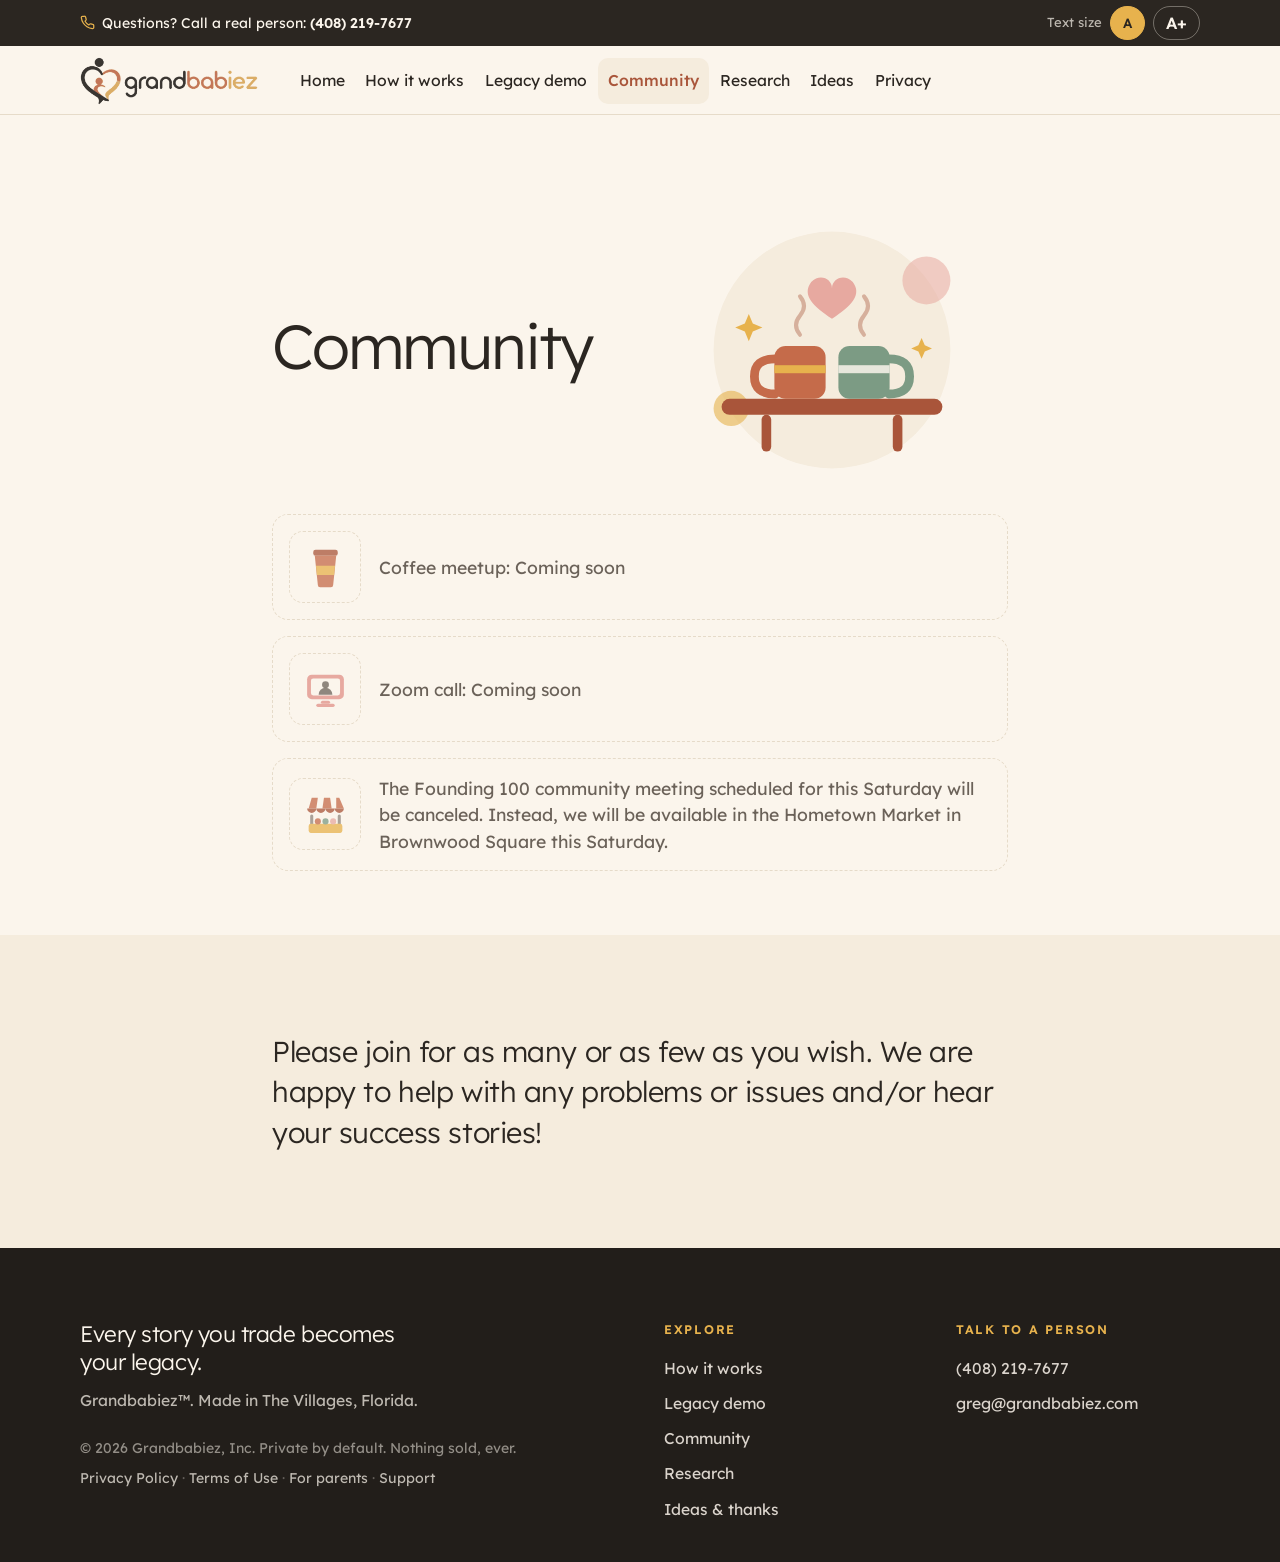
==== commit 4dec2646: "feat(website): remove Founding 100 form and first-100 mentions Remove the Founding 100 section and f" ====
--- a/community.html
+++ b/community.html
@@ -26,7 +26,6 @@
   <header style="position:sticky; top:0; z-index:40; background:#FBF5EC; border-bottom:1px solid #E6DBC9;">
   <div style="background:#2B2621; color:#FBF5EC;">
     <div style="max-width:78rem; margin:0 auto; padding:0.3rem clamp(1.25rem,5vw,4rem); display:flex; align-items:center; justify-content:space-between; gap:1rem; flex-wrap:wrap;">
-      <span style="color:#E7B24D; font-weight:600; font-size:0.88rem;">Now inviting our first 100 founding families</span>
       <a class="striplink" href="tel:+14082197677" style="display:inline-flex; align-items:center; gap:0.45rem; min-height:36px; color:#FBF5EC; text-decoration:none; font-size:0.88rem;">
         <svg width="15" height="15" viewBox="0 0 24 24" fill="none" stroke="#E7B24D" stroke-width="2" stroke-linecap="round" stroke-linejoin="round" aria-hidden="true"><path d="M22 16.92v3a2 2 0 0 1-2.18 2 19.79 19.79 0 0 1-8.63-3.07 19.5 19.5 0 0 1-6-6 19.79 19.79 0 0 1-3.07-8.67A2 2 0 0 1 4.11 2h3a2 2 0 0 1 2 1.72c.127.96.361 1.903.7 2.81a2 2 0 0 1-.45 2.11L8.09 9.91a16 16 0 0 0 6 6l1.27-1.27a2 2 0 0 1 2.11-.45c.907.339 1.85.573 2.81.7A2 2 0 0 1 22 16.92z"></path></svg>
         <span style="white-space:nowrap;">Questions? Call a real person: <strong style="font-weight:600;">(408) 219-7677</strong></span>
@@ -44,7 +43,6 @@
     </a>
     <div style="display:flex; align-items:center; gap:0.6rem; flex-shrink:0;">
       <button type="button" id="menu-btn" aria-expanded="false" aria-controls="gb-nav" style="min-height:46px; padding:0.35rem 1.1rem; border-radius:999px; border:1.5px solid #E6DBC9; background:transparent; color:#2B2621; font-weight:600; font-size:0.92rem; cursor:pointer;">Menu</button>
-      <a class="btn-primary" href="index.html#founding" style="display:inline-flex; align-items:center; min-height:46px; padding:0.5rem 1.6rem; border-radius:999px; background:#C56B4A; color:#fff; text-decoration:none; font-weight:600; font-size:0.98rem;">Join the founding 100</a>
     </div>
   </div>
   <div id="gb-navwrap" style="max-width:78rem; margin:0 auto; padding:0 clamp(1.25rem,5vw,4rem) 0.5rem;">
@@ -150,7 +148,7 @@
   <div style="max-width:78rem; margin:0 auto; padding:0 clamp(1.25rem,5vw,4rem); display:grid; grid-template-columns:repeat(auto-fit,minmax(min(100%,15rem),1fr)); gap:clamp(2rem,4vw,3rem);">
     <div style="grid-column:span 2; min-width:0;">
       <p style="margin:0 0 0.75rem; font-weight:300; font-size:1.4rem; line-height:1.25; letter-spacing:-0.02em; max-width:24ch;">Every story you trade becomes your legacy.</p>
-      <p style="margin:0 0 1.5rem; color:rgba(251,245,236,.72); font-size:0.98rem;">Grandbabiez&trade; &mdash; now inviting our first 100 founding families. Made in The Villages, Florida.</p>
+      <p style="margin:0 0 1.5rem; color:rgba(251,245,236,.72); font-size:0.98rem;">Grandbabiez&trade;. Made in The Villages, Florida.</p>
       <p style="margin:0; color:rgba(251,245,236,.52); font-size:0.88rem;">&copy; 2026 Grandbabiez, Inc. Private by default. Nothing sold, ever.</p>
       <p style="margin:0.5rem 0 0; font-size:0.88rem;"><a href="privacy.html" style="color:rgba(251,245,236,.72); text-decoration:none;" class="hv4">Privacy Policy</a> <span style="color:rgba(251,245,236,.3);">&middot;</span> <a href="terms.html" style="color:rgba(251,245,236,.72); text-decoration:none;" class="hv4">Terms of Use</a> <span style="color:rgba(251,245,236,.3);">&middot;</span> <a href="parent-notice.html" style="color:rgba(251,245,236,.72); text-decoration:none;" class="hv4">For parents</a> <span style="color:rgba(251,245,236,.3);">&middot;</span> <a href="support.html" style="color:rgba(251,245,236,.72); text-decoration:none;" class="hv4">Support</a></p>
     </div>
@@ -162,7 +160,6 @@
         <li><a href="community.html" style="color:rgba(251,245,236,.85); text-decoration:none; font-size:0.98rem;" class="hv5">Community</a></li>
         <li><a href="research.html" style="color:rgba(251,245,236,.85); text-decoration:none; font-size:0.98rem;" class="hv5">Research</a></li>
         <li><a href="ideas.html" style="color:rgba(251,245,236,.85); text-decoration:none; font-size:0.98rem;" class="hv5">Ideas &amp; thanks</a></li>
-        <li><a href="index.html#founding" style="color:rgba(251,245,236,.85); text-decoration:none; font-size:0.98rem;" class="hv5">Join the founding 100</a></li>
       </ul>
     </div>
     <div>
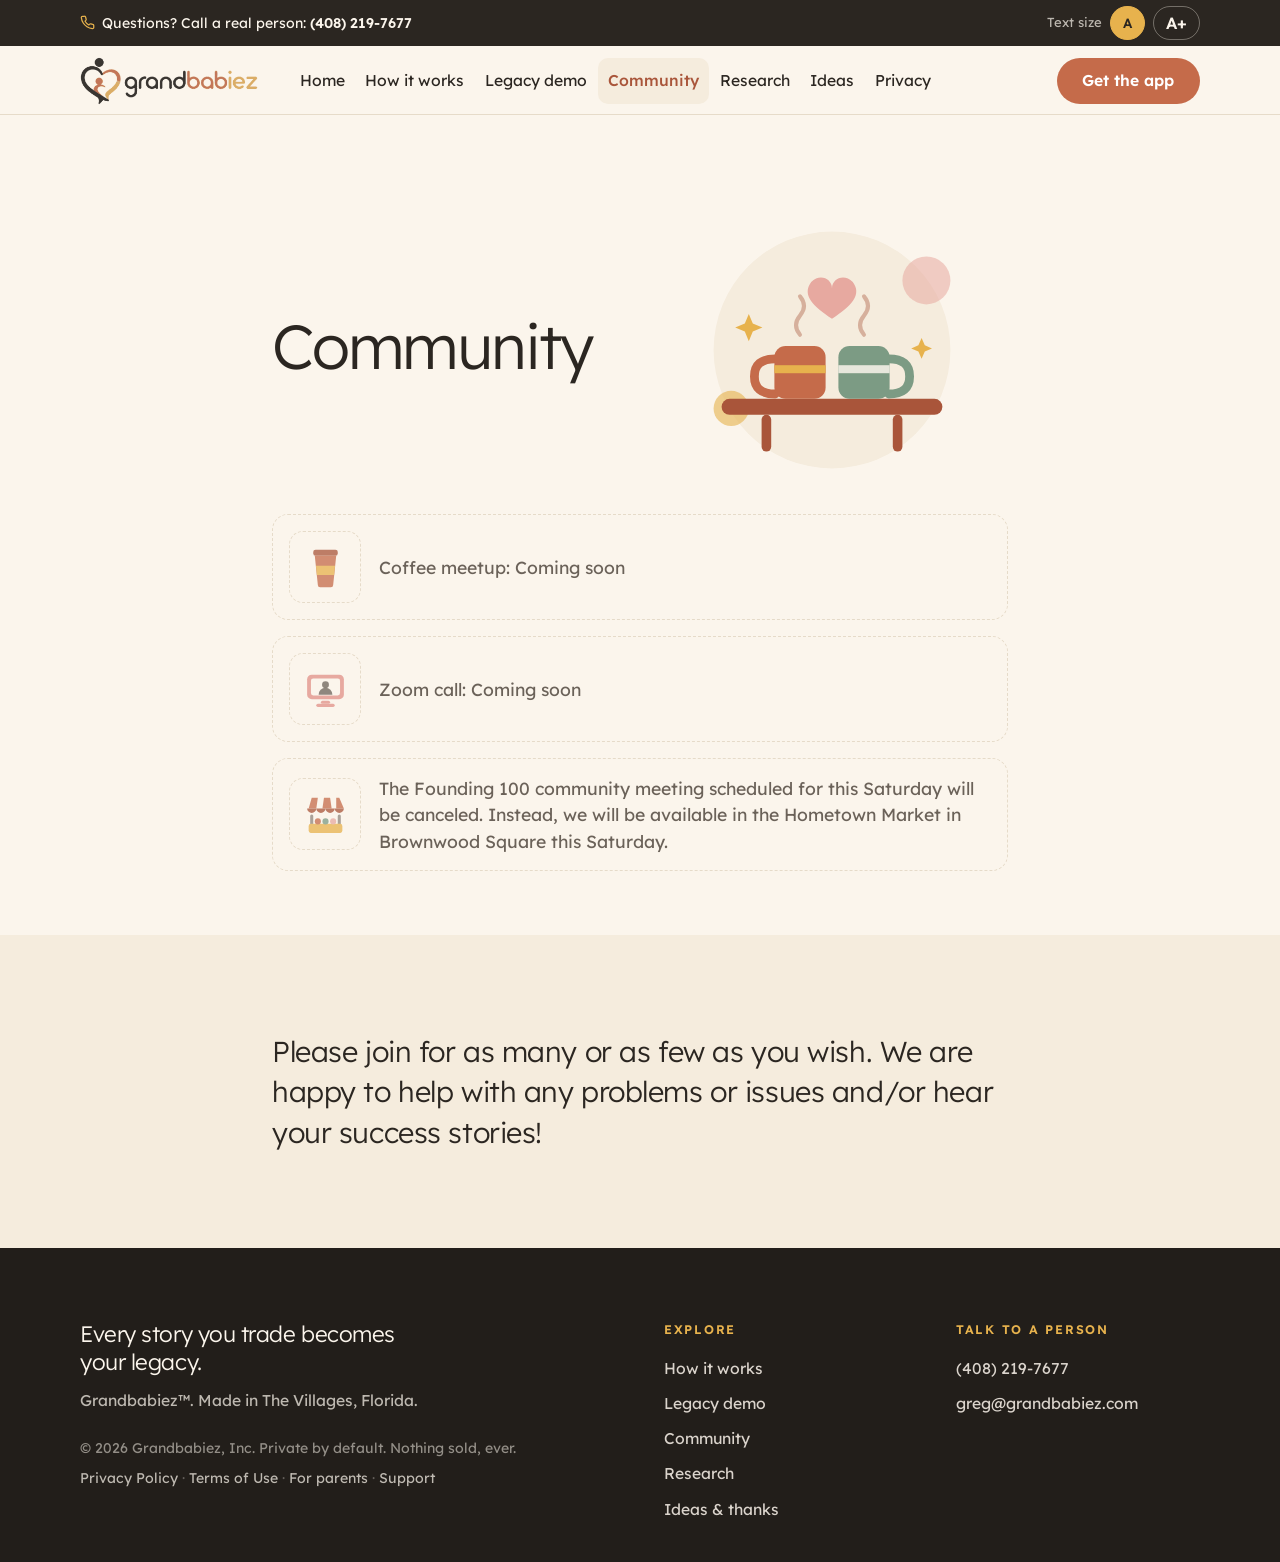
==== commit 9bd7ea34: "feat(website): add Get the app button to the header on all pages Links to the Download the app secti" ====
--- a/community.html
+++ b/community.html
@@ -43,6 +43,7 @@
     </a>
     <div style="display:flex; align-items:center; gap:0.6rem; flex-shrink:0;">
       <button type="button" id="menu-btn" aria-expanded="false" aria-controls="gb-nav" style="min-height:46px; padding:0.35rem 1.1rem; border-radius:999px; border:1.5px solid #E6DBC9; background:transparent; color:#2B2621; font-weight:600; font-size:0.92rem; cursor:pointer;">Menu</button>
+      <a class="btn-primary" href="index.html#get-the-app" style="display:inline-flex; align-items:center; min-height:46px; padding:0.5rem 1.6rem; border-radius:999px; background:#C56B4A; color:#fff; text-decoration:none; font-weight:600; font-size:0.98rem;">Get the app</a>
     </div>
   </div>
   <div id="gb-navwrap" style="max-width:78rem; margin:0 auto; padding:0 clamp(1.25rem,5vw,4rem) 0.5rem;">
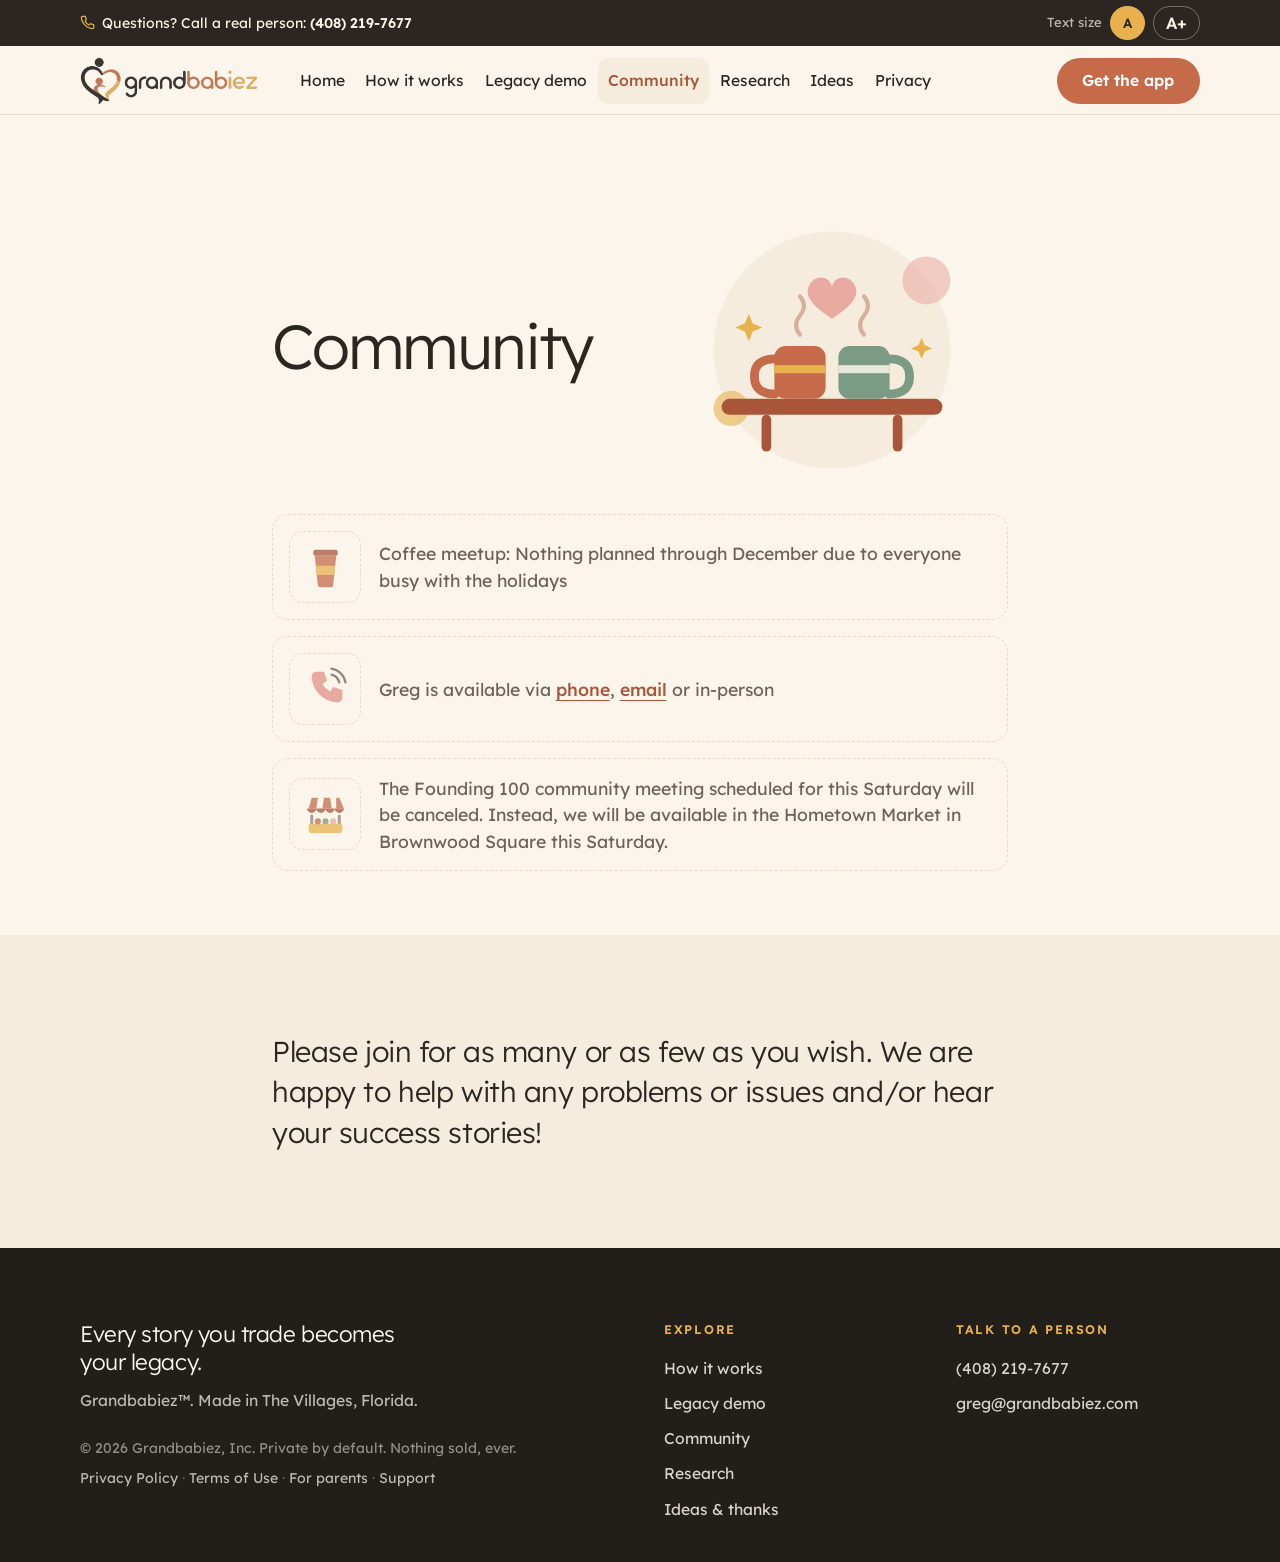
==== commit e8cd9ef6: "feat(website): community and ideas copy updates from client - Community: coffee meetup says nothing " ====
--- a/community.html
+++ b/community.html
@@ -101,20 +101,17 @@
                       <path d="M19.6 31 h24.8 l-1.1 12 h-22.6z" fill="#E7B24D"/>
                     </svg>
           </div>
-          <p style="margin:0; min-width:0;">Coffee meetup: Coming soon</p>
+          <p style="margin:0; min-width:0;">Coffee meetup: Nothing planned through December due to everyone busy with the holidays</p>
         </li>
         <li style="display:flex; gap:1.1rem; align-items:center; background:transparent; border:1.5px dashed #E6DBC9; border-radius:16px; padding:1rem 1.4rem 1rem 1rem; font-size:1.1rem; line-height:1.5; color:#6B6259;">
           <div aria-hidden="true" style="flex:none; width:clamp(3.6rem,15vw,4.5rem); height:clamp(3.6rem,15vw,4.5rem); border-radius:14px; display:grid; place-items:center; background:transparent; border:1.5px dashed #E6DBC9;">
             <svg viewBox="0 0 64 64" aria-hidden="true" focusable="false" style="width:70%; height:auto; display:block;">
-                      <rect x="8" y="14" width="48" height="32" rx="6" fill="#E7A9A0"/>
-                      <rect x="13" y="19" width="38" height="22" rx="3" fill="#FBF5EC"/>
-                      <circle cx="32" cy="27" r="4.5" fill="#6B6259" opacity=".75"/>
-                      <path d="M23 40 a9 9 0 0 1 18 0z" fill="#6B6259" opacity=".75"/>
-                      <rect x="26" y="48" width="12" height="4" rx="2" fill="#E7A9A0"/>
-                      <rect x="20" y="52" width="24" height="4" rx="2" fill="#E7A9A0"/>
+                      <path d="M20 10 h10 l4 12 l-6 4 a28 28 0 0 0 10 10 l4 -6 l12 4 v10 a6 6 0 0 1 -6 6 C30 50 14 34 14 16 a6 6 0 0 1 6 -6z" fill="#E7A9A0"/>
+                      <path d="M40 14 a14 14 0 0 1 10 10" fill="none" stroke="#6B6259" stroke-width="3" stroke-linecap="round" opacity=".75"/>
+                      <path d="M40 6 a22 22 0 0 1 18 18" fill="none" stroke="#6B6259" stroke-width="3" stroke-linecap="round" opacity=".75"/>
                     </svg>
           </div>
-          <p style="margin:0; min-width:0;">Zoom call: Coming soon</p>
+          <p style="margin:0; min-width:0;">Greg is available via <a href="tel:+14082197677" style="color:#A9553A; font-weight:500; text-decoration:underline; text-underline-offset:0.2em;">phone</a>, <a href="mailto:greg@grandbabiez.com" style="color:#A9553A; font-weight:500; text-decoration:underline; text-underline-offset:0.2em;">email</a> or in-person</p>
         </li>
         <li style="display:flex; gap:1.1rem; align-items:center; background:transparent; border:1.5px dashed #E6DBC9; border-radius:16px; padding:1rem 1.4rem 1rem 1rem; font-size:1.1rem; line-height:1.5; color:#6B6259;">
           <div aria-hidden="true" style="flex:none; width:clamp(3.6rem,15vw,4.5rem); height:clamp(3.6rem,15vw,4.5rem); border-radius:14px; display:grid; place-items:center; background:transparent; border:1.5px dashed #E6DBC9;">
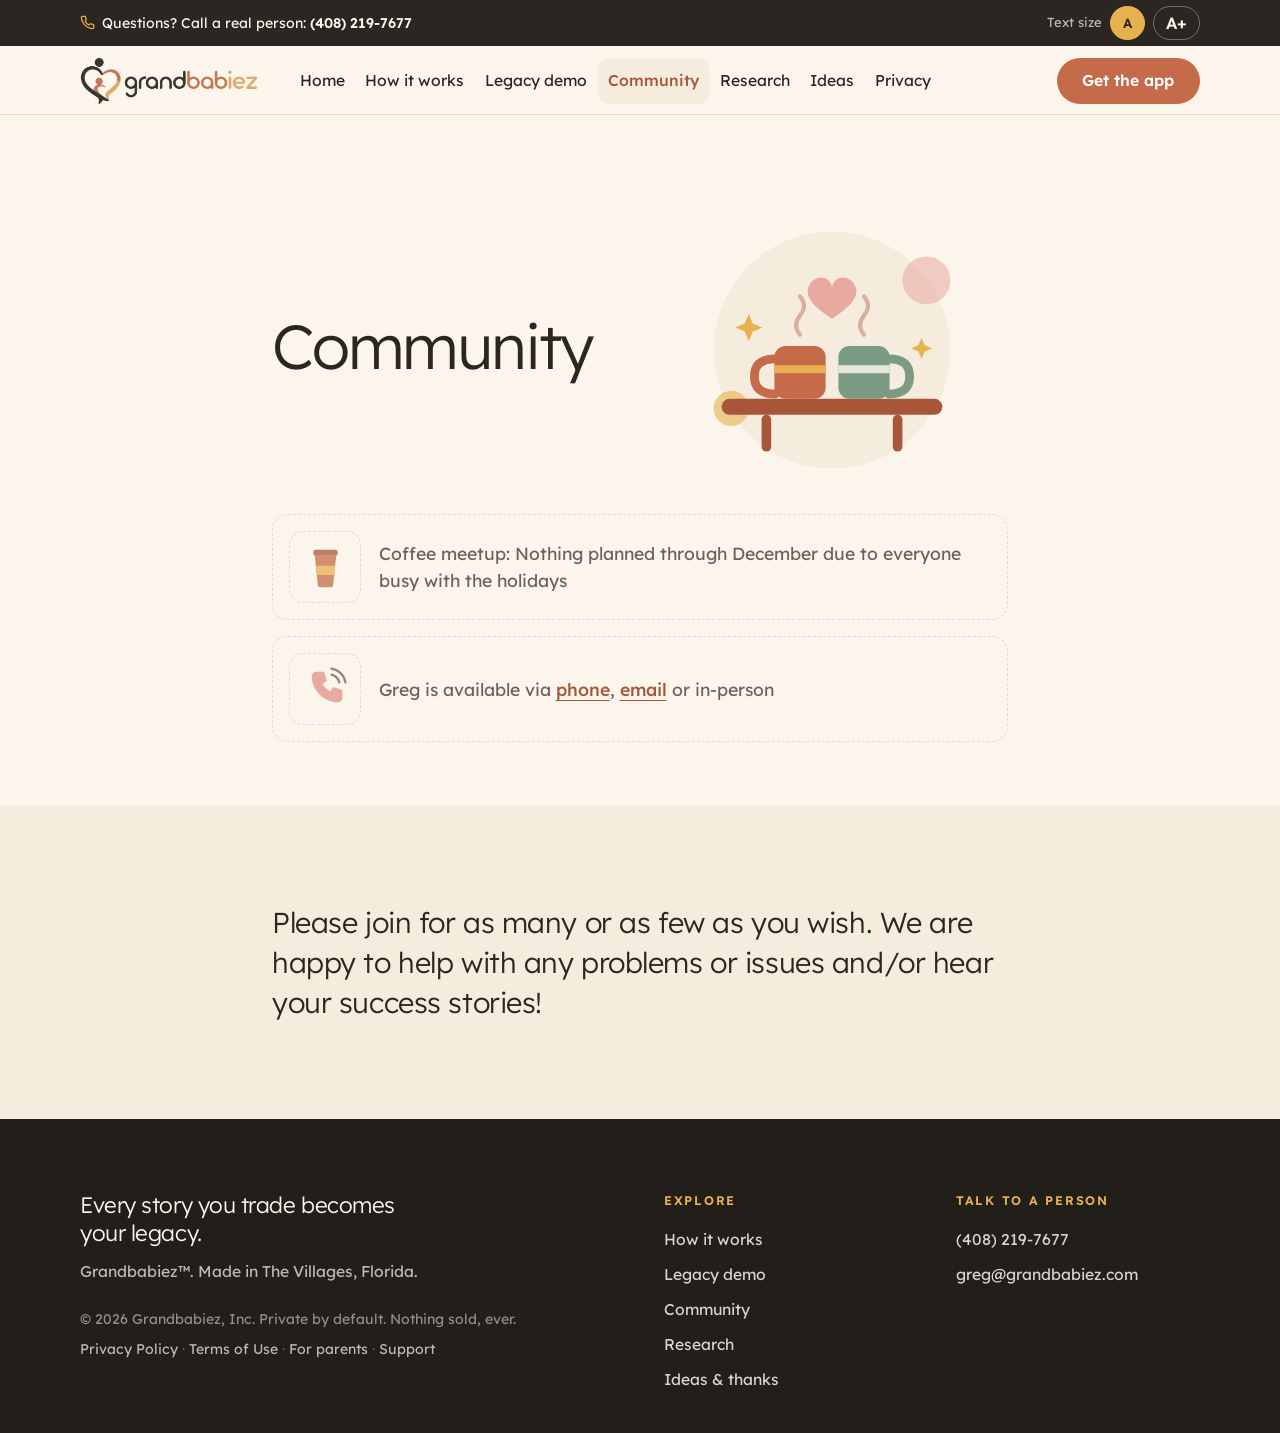
==== commit 767b6c0d: "feat(community): remove the Hometown Market card Co-Authored-By: Claude Sonnet 5.5 <noreply@anthropi" ====
--- a/community.html
+++ b/community.html
@@ -113,22 +113,6 @@
           </div>
           <p style="margin:0; min-width:0;">Greg is available via <a href="tel:+14082197677" style="color:#A9553A; font-weight:500; text-decoration:underline; text-underline-offset:0.2em;">phone</a>, <a href="mailto:greg@grandbabiez.com" style="color:#A9553A; font-weight:500; text-decoration:underline; text-underline-offset:0.2em;">email</a> or in-person</p>
         </li>
-        <li style="display:flex; gap:1.1rem; align-items:center; background:transparent; border:1.5px dashed #E6DBC9; border-radius:16px; padding:1rem 1.4rem 1rem 1rem; font-size:1.1rem; line-height:1.5; color:#6B6259;">
-          <div aria-hidden="true" style="flex:none; width:clamp(3.6rem,15vw,4.5rem); height:clamp(3.6rem,15vw,4.5rem); border-radius:14px; display:grid; place-items:center; background:transparent; border:1.5px dashed #E6DBC9;">
-            <svg viewBox="0 0 64 64" aria-hidden="true" focusable="false" style="width:70%; height:auto; display:block; opacity:.75;">
-                      <path d="M8 24 l6 -14 h36 l6 14z" fill="#FBF5EC"/>
-                      <path d="M14 10 h8 l-2 14 h-10z M30 10 h8 l2 14 h-12z M46 10 h4 l6 14 h-10z" fill="#C56B4A"/>
-                      <path d="M8 24 h48 a6 6 0 0 1 -12 0 a6 6 0 0 1 -12 0 a6 6 0 0 1 -12 0 a6 6 0 0 1 -12 0z" fill="#A9553A"/>
-                      <rect x="12" y="32" width="4" height="24" rx="2" fill="#6B6259" opacity=".75"/>
-                      <rect x="48" y="32" width="4" height="24" rx="2" fill="#6B6259" opacity=".75"/>
-                      <rect x="10" y="44" width="44" height="12" rx="3" fill="#E7B24D"/>
-                      <circle cx="22" cy="41" r="4" fill="#C56B4A"/>
-                      <circle cx="32" cy="41" r="4" fill="#7C9B84"/>
-                      <circle cx="42" cy="41" r="4" fill="#E7A9A0"/>
-                    </svg>
-          </div>
-          <p style="margin:0; min-width:0;">The Founding 100 community meeting scheduled for this Saturday will be canceled. Instead, we will be available in the Hometown Market in Brownwood Square this Saturday.</p>
-        </li>
       </ul>
       </div>
     </section>
